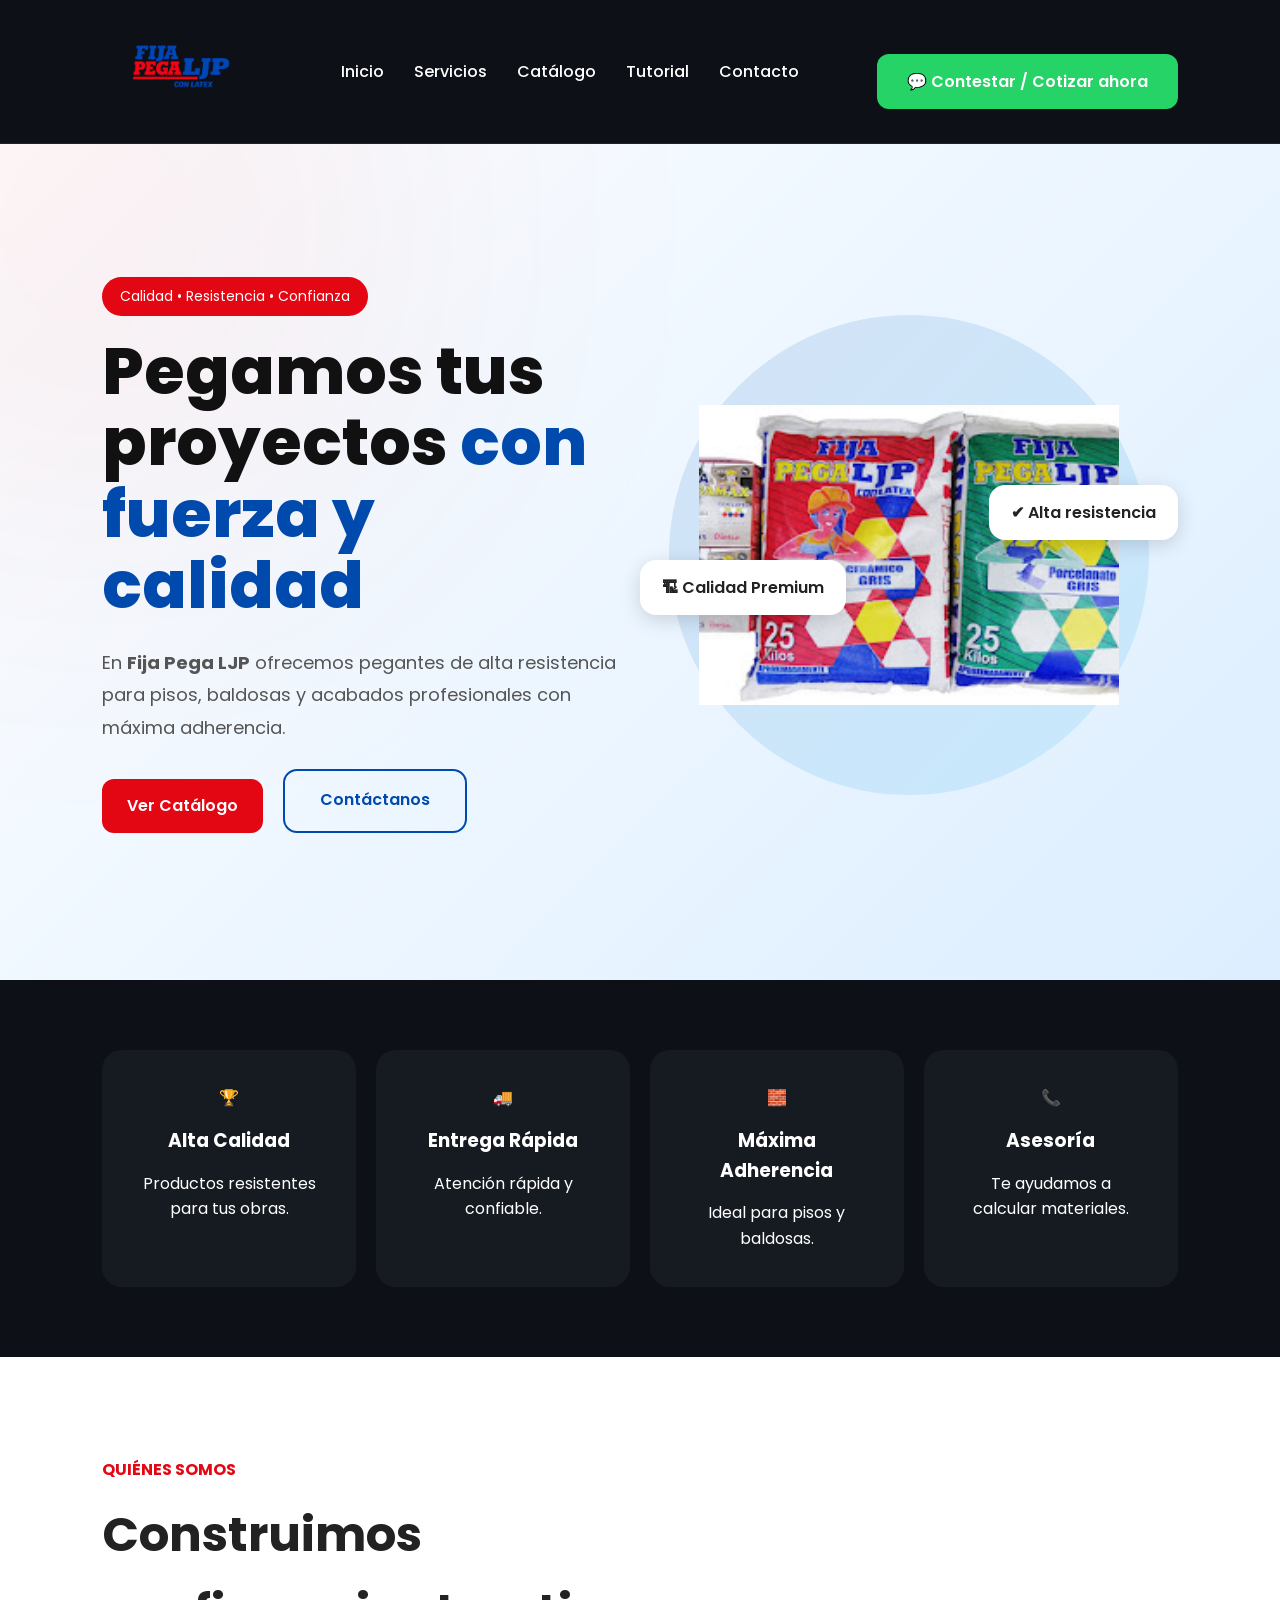
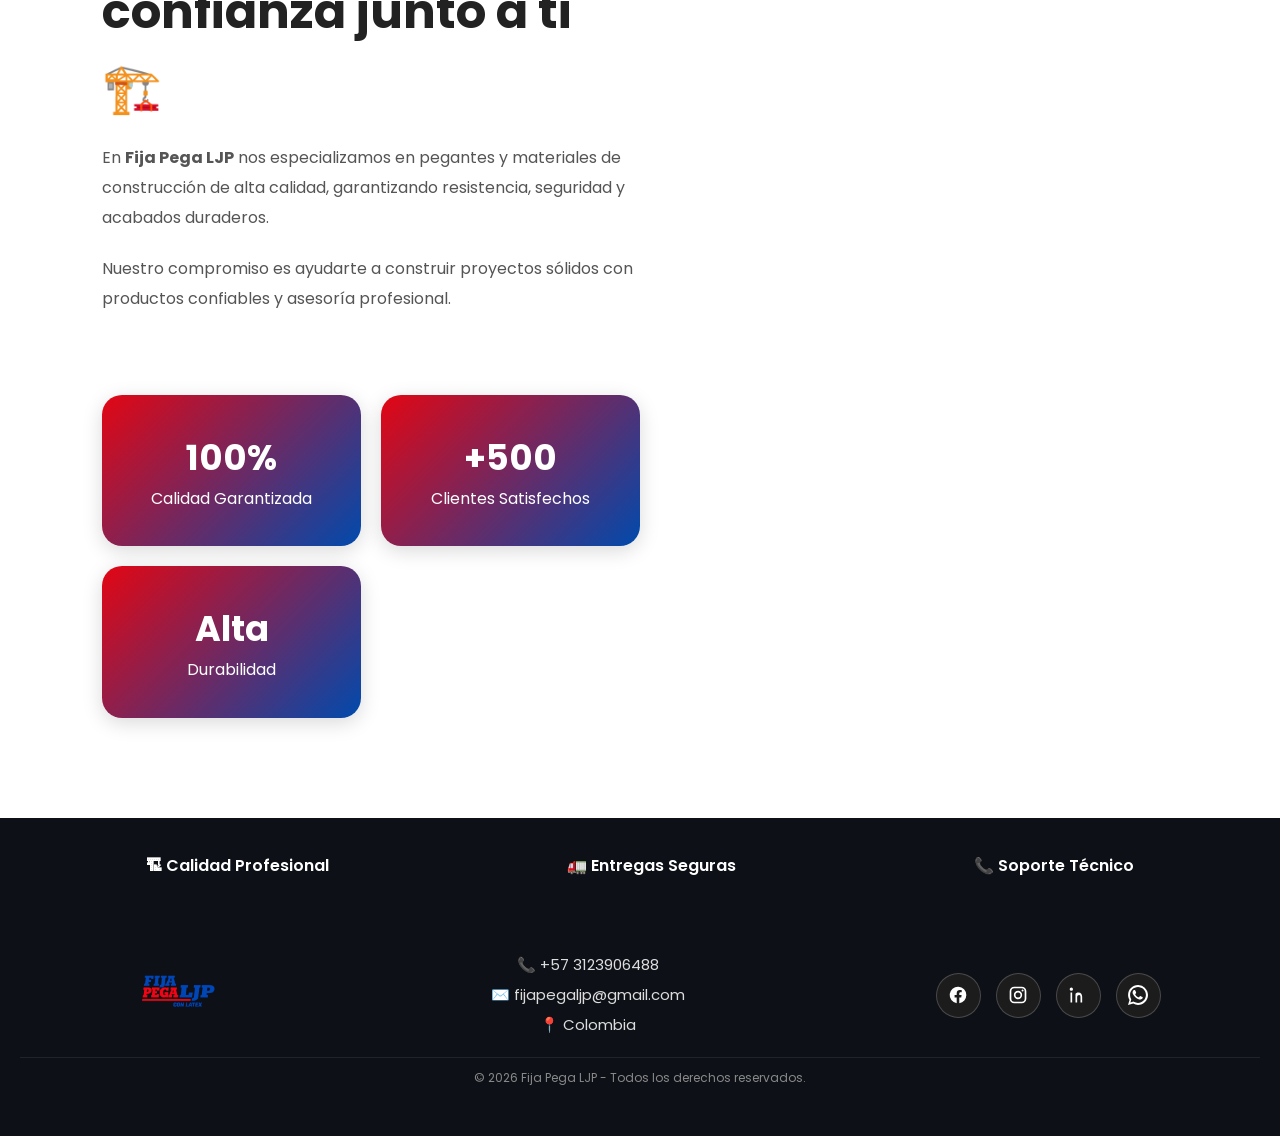
==== index.html @ 5b0606a4 "primer subida" ====
<!DOCTYPE html>
<html lang="es">

<head>
    <meta charset="UTF-8">
    <meta name="viewport" content="width=device-width, initial-scale=1.0">
    <title>Fija Pega LJP</title>

    <link rel="shortcut icon" href="log.png">
<link rel="apple-touch-icon" href="log.png">

    <link rel="stylesheet" href="style.css">

    <link href="https://fonts.googleapis.com/css2?family=Poppins:wght@300;400;500;600;700;800&display=swap"
        rel="stylesheet">
        <meta name="viewport" content="width=device-width, initial-scale=1.0">
</head>

<body>

    <!-- HEADER -->

    <header class="header">
<div class="logo">

    <img src="log.png"
        alt="Logo Fija Pega LJP">

</div>

</div>  

        <nav class="navbar">

            <a href="index.html">Inicio</a>
            <a href="servicios.html">Servicios</a>
            <a href="catalogo.html">Catálogo</a>
            <a href="tutorial.html">Tutorial</a>
            <a href="contacto.html">Contacto</a>

        </nav>

   <a href="https://wa.me/573123906488?text=Hola%20quiero%20una%20cotización%20para%20mi%20proyecto%20de%20construcción"
   class="btn-whatsapp"
   target="_blank">
   💬 Contestar / Cotizar ahora
</a>
        </a>

    </header>

    <!-- HERO -->

    <section class="hero">

        <div class="hero-text">

            <span class="tag">
                Calidad • Resistencia • Confianza
            </span>

            <h1>
                Pegamos tus proyectos
                <span>con fuerza y calidad</span>
            </h1>

            <p>
                En <strong>Fija Pega LJP</strong>
                ofrecemos pegantes de alta resistencia
                para pisos, baldosas y acabados
                profesionales con máxima adherencia.
            </p>

            <div class="hero-buttons">

                <a href="catalogo.html"
                    class="btn-primary">

                    Ver Catálogo

                </a>

                <a href="contacto.html"
                    class="btn-secondary">

                    Contáctanos

                </a>

            </div>

        </div>

        <!-- PRODUCTO -->

        <div class="hero-image">

            <div class="circle-bg"></div>

            <img src="FIJA.jpg"
                alt="Producto Fija Pega">

            <div class="floating-card card1">
                ✔ Alta resistencia
            </div>

            <div class="floating-card card2">
                🏗 Calidad Premium
            </div>

        </div>

    </section>

    <!-- BENEFICIOS -->

    <section class="benefits">

        <div class="benefit-box">
            🏆
            <h3>Alta Calidad</h3>
            <p>
                Productos resistentes para tus obras.
            </p>
        </div>

        <div class="benefit-box">
            🚚
            <h3>Entrega Rápida</h3>
            <p>
                Atención rápida y confiable.
            </p>
        </div>

        <div class="benefit-box">
            🧱
            <h3>Máxima Adherencia</h3>
            <p>
                Ideal para pisos y baldosas.
            </p>
        </div>

        <div class="benefit-box">
            📞
            <h3>Asesoría</h3>
            <p>
                Te ayudamos a calcular materiales.
            </p>
        </div>

    </section>

    <!-- QUIENES SOMOS -->

    <section class="about">

        <div class="about-text">

            <span>QUIÉNES SOMOS</span>

            <h2>
                Construimos confianza
                junto a ti 🏗️
            </h2>

            <p>
                En <strong>Fija Pega LJP</strong>
                nos especializamos en pegantes y
                materiales de construcción de alta
                calidad, garantizando resistencia,
                seguridad y acabados duraderos.
            </p>

            <p>
                Nuestro compromiso es ayudarte a
                construir proyectos sólidos con
                productos confiables y asesoría
                profesional.
            </p>

        </div>

        <div class="about-cards">

            <div class="mini-card">
                <h3>100%</h3>
                <p>Calidad Garantizada</p>
            </div>

            <div class="mini-card">
                <h3>+500</h3>
                <p>Clientes Satisfechos</p>
            </div>

            <div class="mini-card">
                <h3>Alta</h3>
                <p>Durabilidad</p>
            </div>

        </div>

    </section>

    <!-- BARRA INFERIOR -->

    <section class="bottom-banner">

        <div>
            🏗 Calidad Profesional
        </div>

        <div>
            🚛 Entregas Seguras
        </div>

        <div>
            📞 Soporte Técnico
        </div>

    </section>

    <!-- FOOTER -->

    <footer class="footer">

    <div class="footer-container">

        <div class="footer-logo">

            <img src="log.png"
                alt="Logo">

        </div>

        <div class="footer-info">

            <div class="info-item">
                📞 +57  3123906488
            </div>

            <div class="info-item">
                ✉️ fijapegaljp@gmail.com
            </div>

            <div class="info-item">
                📍 Colombia
            </div>

        </div>

   <div class="footer-social">

    <!-- Facebook -->
    <a href="https://facebook.com" target="_blank" class="facebook" aria-label="Facebook">
        <svg viewBox="0 0 24 24">
            <path d="M22 12a10 10 0 1 0-11.56 9.87v-6.99H7.9V12h2.54V9.8c0-2.5 1.49-3.88 3.77-3.88 1.09 0 2.23.2 2.23.2v2.46h-1.26c-1.24 0-1.63.77-1.63 1.56V12h2.78l-.44 2.88h-2.34v6.99A10 10 0 0 0 22 12z"/>
        </svg>
    </a>

    <!-- Instagram -->
    <a href="https://instagram.com" target="_blank" class="instagram" aria-label="Instagram">
    <svg viewBox="0 0 24 24">
        <path d="M7.5 2h9A5.5 5.5 0 0 1 22 7.5v9A5.5 5.5 0 0 1 16.5 22h-9A5.5 5.5 0 0 1 2 16.5v-9A5.5 5.5 0 0 1 7.5 2zm0 2A3.5 3.5 0 0 0 4 7.5v9A3.5 3.5 0 0 0 7.5 20h9a3.5 3.5 0 0 0 3.5-3.5v-9A3.5 3.5 0 0 0 16.5 4h-9z"/>
        <path d="M12 7a5 5 0 1 1 0 10 5 5 0 0 1 0-10zm0 2a3 3 0 1 0 0 6 3 3 0 0 0 0-6z"/>
        <circle cx="17.5" cy="6.5" r="1.2"/>
    </svg>
</a>

    <!-- LinkedIn -->
    <a href="https://linkedin.com" target="_blank" class="linkedin" aria-label="LinkedIn">
        <svg viewBox="0 0 24 24">
            <path d="M4 3a2 2 0 1 0 0 4 2 2 0 0 0 0-4zm1 6H3v12h2V9zm6 0H9v12h2v-6.5c0-1.5 1-2.5 2.3-2.5S15 13 15 14.5V21h2v-7c0-2.5-1.5-5-4.5-5-1.4 0-2.5.6-3.5 1.5V9z"/>
        </svg>
    </a>

    <!-- WhatsApp -->
    <a href="https://wa.me/573219326915" target="_blank" class="whatsapp" aria-label="WhatsApp">
    <svg viewBox="0 0 24 24">
        <path d="M20.5 3.5A11.8 11.8 0 0 0 12 0C5.4 0 .1 5.3.1 11.9c0 2.1.6 4.2 1.7 6L0 24l6.3-1.7A11.9 11.9 0 0 0 12 24c6.6 0 12-5.3 12-11.9 0-3.2-1.3-6.2-3.5-8.3zM12 21.5c-1.8 0-3.5-.5-5-1.4l-.4-.2-3.7 1 1-3.6-.2-.4A9.4 9.4 0 0 1 2.5 12C2.5 6.8 6.8 2.5 12 2.5S21.5 6.8 21.5 12 17.2 21.5 12 21.5z"/>
        <path d="M17 14.3c-.3-.2-1.8-.9-2.1-1-.3-.1-.5-.2-.7.2-.2.3-.8 1-.9 1.2-.2.2-.3.2-.6.1-.3-.2-1.2-.4-2.3-1.4-.9-.8-1.5-1.8-1.7-2.1-.2-.3 0-.5.1-.6l.5-.6c.2-.2.3-.4.4-.6.1-.2 0-.4 0-.6 0-.2-.7-1.7-1-2.3-.3-.6-.6-.5-.7-.5h-.6c-.2 0-.6.1-.9.4-.3.3-1 1-1 2.5s1.1 3 1.3 3.2c.2.2 2.1 3.3 5.1 4.5.7.3 1.2.5 1.6.6.7.2 1.3.2 1.8.1.6-.1 1.8-.7 2.1-1.4.3-.7.3-1.3.2-1.4-.1-.2-.3-.3-.6-.5z"/>
    </svg>
</a>

</div>
    </div>

    <div class="footer-bottom">

        © 2026 Fija Pega LJP -
        Todos los derechos reservados.

    </div>

</footer>

</body>

</html>
---- style.css ----
*{
    margin:0;
    padding:0;
    box-sizing:border-box;
    font-family:Poppins,sans-serif;
}

body{
    background:#f5f5f5;
}

/* HEADER */

header{
    position:fixed;
    top:0;
    width:100%;
    background:#111;
    display:flex;
    justify-content:space-between;
    align-items:center;
    padding:20px 8%;
    z-index:999;
}

.logo{
    color:#fff;
    font-size:30px;
    font-weight:bold;
}

.logo span{
    color:red;
}

nav ul{
    display:flex;
    list-style:none;
}

nav ul li{
    margin-left:30px;
}

nav ul li a{
    text-decoration:none;
    color:white;
}

/* HERO */

.hero{
    min-height:100vh;
    display:flex;
    justify-content:space-between;
    align-items:center;
    padding:120px 8%;
    background:linear-gradient(
    to right,
    #ffffff,
    #d8ecff);
}

.hero-text{
    width:50%;
}

.hero-text h1{
    font-size:55px;
}

.hero-text p{
    margin:20px 0;
    font-size:18px;
}

.btn{
    background:red;
    color:white;
    padding:15px 35px;
    border-radius:10px;
    text-decoration:none;
}

.hero-image img{
    width:400px;
}

/* QUIENES SOMOS */

.quienes-somos{
    padding:100px 8%;
    text-align:center;
}

.mision-vision{
    display:flex;
    gap:20px;
    margin-top:40px;
}

.box{
    background:white;
    padding:30px;
    border-radius:20px;
}

/* PAGINAS */

.services-page,
.catalogo-page,
.tutorial-page,
.contact-page{
    padding:150px 8%;
    text-align:center;
}

.services-container,
.catalogo-container{
    display:flex;
    justify-content:center;
    gap:30px;
    flex-wrap:wrap;
}

.card,
.producto{
    width:300px;
    background:white;
    padding:30px;
    border-radius:20px;
    box-shadow:0 5px 20px rgba(0,0,0,.1);
}

.producto img{
    width:170px;
}

button{
    background:#009933;
    color:white;
    border:none;
    padding:12px 20px;
    border-radius:10px;
    cursor:pointer;
}

/* CALCULADORA */

.calculator{
    max-width:500px;
    margin:auto;
}

.calculator input{
    width:100%;
    padding:15px;
    margin:10px 0;
    border-radius:10px;
    border:1px solid #ccc;
}

.resultado{
    margin-top:20px;
    font-size:20px;
    font-weight:bold;
}

.btn-whatsapp{
    display:inline-block;
    margin-top:20px;
    background:#25D366;
    color:white;
    padding:15px 35px;
    border-radius:10px;
    text-decoration:none;
}

/* FOOTER */

footer{
    background:#111;
    color:white;
    text-align:center;
    padding:20px;
}

/* RESPONSIVE */

@media(max-width:900px){

.hero{
    flex-direction:column;
    text-align:center;
}

.hero-text{
    width:100%;
}

.hero-image img{
    width:250px;
}

nav ul{
    display:none;
}

.mision-vision{
    flex-direction:column;
}
}/* QUIENES SOMOS MEJORADO */

.quienes-somos{
    padding:100px 8%;
    background:#fff;
}

.titulo-section{
    text-align:center;
    margin-bottom:60px;
}

.titulo-section h2{
    font-size:42px;
    color:#111;
}

.subtitulo{
    color:#666;
    margin-top:10px;
    font-size:18px;
}

.quienes-container{
    display:flex;
    justify-content:space-between;
    gap:50px;
    align-items:center;
    margin-bottom:60px;
}

.texto-quienes{
    flex:1;
}

.texto-quienes h3{
    font-size:34px;
    margin-bottom:20px;
    color:#d60000;
}

.texto-quienes p{
    margin-bottom:20px;
    line-height:1.9;
    color:#444;
}

.estadisticas{
    flex:1;
    display:grid;
    grid-template-columns:repeat(2,1fr);
    gap:20px;
}

.stat-card{
    background:linear-gradient(
    135deg,
    #d60000,
    #004aad);
    color:white;
    padding:30px;
    border-radius:20px;
    text-align:center;
    box-shadow:0 5px 20px rgba(0,0,0,.15);
    transition:.3s;
}

.stat-card:hover{
    transform:translateY(-8px);
}

.stat-card h2{
    font-size:35px;
}

.stat-card p{
    margin-top:10px;
}

/* RESPONSIVE */

@media(max-width:900px){

.quienes-container{
    flex-direction:column;
}

.estadisticas{
    grid-template-columns:1fr;
    width:100%;
}

}
*{
    margin:0;
    padding:0;
    box-sizing:border-box;
    font-family:'Poppins', sans-serif;
}

body{
    background:#f5f7fb;
    overflow-x:hidden;
}

/* HEADER */

.header{
    width:100%;
    display:flex;
    justify-content:space-between;
    align-items:center;
    padding:20px 8%;
    background:#0d1117;
    position:fixed;
    top:0;
    z-index:1000;
}

.logo{
    color:white;
    font-size:30px;
    font-weight:800;
}

.logo span{
    color:#e30613;
}

.navbar{
    display:flex;
    gap:30px;
}

.navbar a{
    color:white;
    text-decoration:none;
    font-weight:500;
    transition:.3s;
}

.navbar a:hover{
    color:#00AEEF;
}

.btn-header{
    background:#e30613;
    color:white;
    padding:12px 28px;
    border-radius:12px;
    text-decoration:none;
    font-weight:600;
    transition:.3s;
}

.btn-header:hover{
    background:#00AEEF;
}

/* HERO */

.hero{
    min-height:100vh;
    display:flex;
    align-items:center;
    justify-content:space-between;
    padding:150px 8% 100px;
    background:linear-gradient(
        135deg,
        #ffffff,
        #dceeff
    );
    position:relative;
}

.hero-text{
    width:50%;
}

.tag{
    background:#e30613;
    color:white;
    padding:8px 18px;
    border-radius:30px;
    font-size:14px;
    display:inline-block;
    margin-bottom:20px;
}

.hero-text h1{
    font-size:65px;
    font-weight:800;
    line-height:1.1;
    color:#111;
}

.hero-text h1 span{
    color:#004aad;
}

.hero-text p{
    font-size:18px;
    color:#555;
    margin:25px 0;
    line-height:1.8;
}

.hero-buttons{
    display:flex;
    gap:20px;
}

.btn-primary{
    background:#e30613;
    color:white;
    padding:16px 35px;
    border-radius:14px;
    text-decoration:none;
    font-weight:600;
}

.btn-secondary{
    border:2px solid #004aad;
    color:#004aad;
    padding:16px 35px;
    border-radius:14px;
    text-decoration:none;
    font-weight:600;
}

/* PRODUCTO */

.hero-image{
    width:50%;
    position:relative;
    display:flex;
    justify-content:center;
    align-items:center;
}

.circle-bg{
    width:450px;
    height:450px;
    background:linear-gradient(
        135deg,
        #004aad,
        #00AEEF
    );
    border-radius:50%;
    position:absolute;
    opacity:.12;
}

.hero-image img{
    width:420px;
    z-index:2;
    animation:float 4s ease-in-out infinite;
}

@keyframes float{
    0%{
        transform:translateY(0px);
    }
    50%{
        transform:translateY(-15px);
    }
    100%{
        transform:translateY(0px);
    }
}

/* TARJETAS FLOTANTES */

.floating-card{
    position:absolute;
    background:white;
    padding:15px 25px;
    border-radius:15px;
    box-shadow:0 5px 20px rgba(0,0,0,.15);
    font-weight:600;
    z-index:10;
}

.card1{
    top:90px;
    right:0;
}

.card2{
    bottom:90px;
    left:0;
}

/* BENEFICIOS */

.benefits{
    display:grid;
    grid-template-columns:repeat(4,1fr);
    gap:25px;
    padding:70px 8%;
    background:#0d1117;
}

.benefit-box{
    background:#161b22;
    color:white;
    padding:35px;
    border-radius:20px;
    text-align:center;
    transition:.3s;
}

.benefit-box:hover{
    transform:translateY(-8px);
}

.benefit-box h3{
    margin:15px 0;
}

/* ABOUT */

.about{
    display:flex;
    justify-content:space-between;
    align-items:center;
    gap:50px;
    padding:100px 8%;
    background:white;
}

.about-text{
    width:50%;
}

.about-text span{
    color:#e30613;
    font-weight:700;
}

.about-text h2{
    font-size:50px;
    margin:15px 0;
}

.about-text p{
    color:#555;
    line-height:1.8;
    margin-bottom:20px;
}

.about-cards{
    width:50%;
    display:grid;
    grid-template-columns:repeat(2,1fr);
    gap:20px;
}

.mini-card{
    background:linear-gradient(
        135deg,
        #e30613,
        #004aad
    );
    color:white;
    padding:35px;
    border-radius:20px;
    text-align:center;
}

.mini-card h3{
    font-size:35px;
}

/* BARRA INFERIOR */

.bottom-banner{
    background:#0d1117;
    color:white;
    display:flex;
    justify-content:space-around;
    padding:35px;
    font-weight:600;
    flex-wrap:wrap;
}

/* FOOTER */

footer{
    background:#000;
    color:white;
    text-align:center;
    padding:50px 20px;
}

footer h2{
    margin-bottom:10px;
}

/* RESPONSIVE */

@media(max-width:991px){

.hero{
    flex-direction:column;
    text-align:center;
}

.hero-text{
    width:100%;
}

.hero-image{
    width:100%;
    margin-top:50px;
}

.hero-text h1{
    font-size:42px;
}

.hero-image img{
    width:280px;
}

.circle-bg{
    width:300px;
    height:300px;
}

.about{
    flex-direction:column;
}

.about-text,
.about-cards{
    width:100%;
}

.about-cards{
    grid-template-columns:1fr;
}

.benefits{
    grid-template-columns:1fr;
}

.navbar{
    display:none;
}

.btn-header{
    display:none;
}

.bottom-banner{
    flex-direction:column;
    gap:15px;
    text-align:center;
}

.card1,
.card2{
    position:relative;
    margin:10px auto;
    left:auto;
    right:auto;
    top:auto;
    bottom:auto;
}
}*{
    margin:0;
    padding:0;
    box-sizing:border-box;
    font-family:'Poppins', sans-serif;
}

html{
    scroll-behavior:smooth;
}

body{
    background:#f5f7fb;
    overflow-x:hidden;
}

/* =========================
HEADER
========================= */

.header{
    width:100%;
    display:flex;
    justify-content:space-between;
    align-items:center;
    padding:18px 8%;
    background:rgba(13,17,23,.96);
    backdrop-filter:blur(12px);
    position:fixed;
    top:0;
    left:0;
    z-index:1000;
    border-bottom:1px solid rgba(255,255,255,.08);
}

/* LOGO */

.logo{
    display:flex;
    align-items:center;
}

.logo-box{
    line-height:1;
}

.logo-box h1{
    font-size:34px;
    font-weight:900;
    color:white;
    letter-spacing:1px;
}

.logo-box h1 span{
    color:#e30613;
}

.logo-box p{
    color:#00AEEF;
    font-size:12px;
    letter-spacing:2px;
    margin-top:6px;
    font-weight:600;
}

/* MENU */

.navbar{
    display:flex;
    gap:35px;
}

.navbar a{
    color:white;
    text-decoration:none;
    font-size:16px;
    font-weight:500;
    transition:.3s;
    position:relative;
}

.navbar a:hover{
    color:#00AEEF;
}

.navbar a::after{
    content:'';
    width:0%;
    height:2px;
    background:#e30613;
    position:absolute;
    left:0;
    bottom:-5px;
    transition:.3s;
}

.navbar a:hover::after{
    width:100%;
}

/* BOTON HEADER */

.btn-header{
    background:#e30613;
    color:white;
    text-decoration:none;
    padding:14px 28px;
    border-radius:14px;
    font-weight:600;
    transition:.3s;
}

.btn-header:hover{
    background:#004aad;
    transform:translateY(-3px);
}

/* =========================
HERO
========================= */

.hero{
    min-height:100vh;
    display:flex;
    justify-content:space-between;
    align-items:center;
    padding:150px 8% 100px;
    background:linear-gradient(
        135deg,
        #ffffff,
        #dceeff
    );
    position:relative;
}

.hero::before{
    content:'';
    position:absolute;
    width:500px;
    height:500px;
    background:#e30613;
    filter:blur(180px);
    opacity:.08;
    top:-100px;
    left:-150px;
}

.hero-text{
    width:50%;
    z-index:2;
}

.tag{
    background:#e30613;
    color:white;
    padding:8px 18px;
    border-radius:30px;
    font-size:14px;
    display:inline-block;
    margin-bottom:20px;
}

.hero-text h1{
    font-size:65px;
    line-height:1.1;
    font-weight:800;
    color:#111;
}

.hero-text h1 span{
    color:#004aad;
}

.hero-text p{
    color:#555;
    line-height:1.8;
    margin:25px 0;
    font-size:18px;
}

/* BOTONES */

.hero-buttons{
    display:flex;
    gap:20px;
}

.btn-primary{
    background:#e30613;
    color:white;
    padding:16px 35px;
    border-radius:14px;
    text-decoration:none;
    font-weight:600;
    transition:.3s;
}

.btn-primary:hover{
    background:#004aad;
}

.btn-secondary{
    border:2px solid #004aad;
    color:#004aad;
    padding:16px 35px;
    border-radius:14px;
    text-decoration:none;
    font-weight:600;
    transition:.3s;
}

.btn-secondary:hover{
    background:#004aad;
    color:white;
}

/* =========================
PRODUCTO HERO
========================= */

.hero-image{
    width:50%;
    display:flex;
    justify-content:center;
    align-items:center;
    position:relative;
}

.circle-bg{
    width:480px;
    height:480px;
    border-radius:50%;
    background:linear-gradient(
        135deg,
        #004aad,
        #00AEEF
    );
    position:absolute;
    opacity:.12;
}

.hero-image img{
    width:420px;
    position:relative;
    z-index:2;
    animation:float 4s ease infinite;
}

@keyframes float{
    0%{
        transform:translateY(0);
    }

    50%{
        transform:translateY(-15px);
    }

    100%{
        transform:translateY(0);
    }
}

/* TARJETAS */

.floating-card{
    position:absolute;
    background:white;
    padding:15px 22px;
    border-radius:16px;
    box-shadow:0 5px 20px rgba(0,0,0,.15);
    font-weight:600;
    z-index:10;
}

.card1{
    top:80px;
    right:0;
}

.card2{
    bottom:90px;
    left:0;
}

/* =========================
BENEFICIOS
========================= */

.benefits{
    background:#0d1117;
    display:grid;
    grid-template-columns:repeat(4,1fr);
    gap:20px;
    padding:70px 8%;
}

.benefit-box{
    background:#161b22;
    color:white;
    padding:35px;
    border-radius:20px;
    text-align:center;
    transition:.3s;
}

.benefit-box:hover{
    transform:translateY(-8px);
}

.benefit-box h3{
    margin:15px 0;
}

/* =========================
QUIENES SOMOS
========================= */

.about{
    display:flex;
    justify-content:space-between;
    gap:60px;
    padding:100px 8%;
    background:white;
}

.about-text{
    width:50%;
}

.about-text span{
    color:#e30613;
    font-weight:700;
}

.about-text h2{
    font-size:48px;
    margin:15px 0;
}

.about-text p{
    line-height:1.9;
    color:#555;
    margin-bottom:20px;
}

.about-cards{
    width:50%;
    display:grid;
    grid-template-columns:repeat(2,1fr);
    gap:20px;
}

.mini-card{
    background:linear-gradient(
        135deg,
        #e30613,
        #004aad
    );
    color:white;
    padding:35px;
    border-radius:20px;
    text-align:center;
    box-shadow:0 5px 20px rgba(0,0,0,.15);
}

.mini-card h3{
    font-size:35px;
}

/* =========================
BARRA FINAL
========================= */

.bottom-banner{
    background:#0d1117;
    color:white;
    display:flex;
    justify-content:space-around;
    align-items:center;
    padding:35px;
    flex-wrap:wrap;
    gap:15px;
    font-weight:600;
}

/* =========================
FOOTER
========================= */

footer{
    background:black;
    color:white;
    text-align:center;
    padding:50px 20px;
}

footer h2{
    margin-bottom:10px;
}

/* =========================
RESPONSIVE
========================= */

@media(max-width:991px){

.hero{
    flex-direction:column;
    text-align:center;
}

.hero-text{
    width:100%;
}

.hero-image{
    width:100%;
    margin-top:50px;
}

.hero-image img{
    width:280px;
}

.circle-bg{
    width:300px;
    height:300px;
}

.hero-text h1{
    font-size:42px;
}

.about{
    flex-direction:column;
}

.about-text,
.about-cards{
    width:100%;
}

.about-cards{
    grid-template-columns:1fr;
}

.benefits{
    grid-template-columns:1fr;
}

.navbar{
    display:none;
}

.btn-header{
    display:none;
}

.bottom-banner{
    flex-direction:column;
    text-align:center;
}

.card1,
.card2{
    position:relative;
    top:auto;
    left:auto;
    right:auto;
    bottom:auto;
    margin:10px auto;
}

.logo-box h1{
    font-size:28px;
}
}/* ======================
LOGO IMAGEN
====================== */

.logo img{
    width:160px;
}

/* ======================
FOOTER NUEVO
====================== */

.footer{
    background:linear-gradient(
    to right,
    #0d1117,
    #161b22);
    color:white;
}

.footer-container{
    display:flex;
    justify-content:space-between;
    align-items:center;
    padding:40px 8%;
    flex-wrap:wrap;
    gap:30px;
}

.footer-logo img{
    width:180px;
}

.footer-info{
    display:flex;
    gap:35px;
    flex-wrap:wrap;
}

.info-item{
    font-size:15px;
    color:#ddd;
}

.footer-social{
    display:flex;
    gap:15px;
}

.footer-social a{
    width:45px;
    height:45px;
    border:1px solid rgba(255,255,255,.2);
    border-radius:50%;
    display:flex;
    justify-content:center;
    align-items:center;
    color:white;
    text-decoration:none;
    font-size:20px;
    transition:.3s;
}

.footer-social a:hover{
    background:#e30613;
    transform:translateY(-5px);
}

.footer-bottom{
    border-top:1px solid rgba(255,255,255,.1);
    text-align:center;
    padding:18px;
    color:#bbb;
    font-size:14px;
}

/* RESPONSIVE */

@media(max-width:991px){

.footer-container{
    flex-direction:column;
    text-align:center;
}

.footer-info{
    justify-content:center;
}

.logo img{
    width:130px;
}

.footer-logo img{
    width:150px;
}

}
/* =========================
RESPONSIVE BASE REAL
========================= */

img{
    max-width:100%;
    height:auto;
    display:block;
}

section{
    width:100%;
}

/* Evita desbordes raros */
body{
    overflow-x:hidden;
}
@media(max-width:768px){

.header{
    flex-direction:column;
    gap:15px;
    padding:15px;
    text-align:center;
}

.navbar{
    flex-wrap:wrap;
    justify-content:center;
    gap:15px;
}

.btn-header{
    display:none;
}
}
@media(max-width:768px){

.hero{
    flex-direction:column;
    text-align:center;
    padding:120px 5% 60px;
}

.hero-text{
    width:100%;
}

.hero-text h1{
    font-size:38px;
}

.hero-image{
    width:100%;
    margin-top:40px;
}

.hero-image img{
    width:250px;
}

.circle-bg{
    width:280px;
    height:280px;
}
}
@media(max-width:768px){

.benefits{
    grid-template-columns:1fr;
    padding:50px 5%;
}
}
@media(max-width:768px){

.about{
    flex-direction:column;
    text-align:center;
}

.about-text,
.about-cards{
    width:100%;
}

.about-text h2{
    font-size:32px;
}

.about-cards{
    grid-template-columns:1fr;
}
}
@media(max-width:768px){

.footer-container{
    flex-direction:column;
    text-align:center;
    gap:20px;
}

.footer-info{
    flex-direction:column;
    gap:10px;
}

.footer-social{
    justify-content:center;
}
}
body{
    font-family:'Poppins', sans-serif;
    line-height:1.6;
    color:#222;
}
/* =========================
HEADER GLOBAL
========================= */

.header{
    width:100%;
    display:flex;
    justify-content:space-between;
    align-items:center;
    padding:18px 8%;
    background:rgba(13,17,23,.96);
    position:fixed;
    top:0;
    left:0;
    z-index:1000;
}

.header .logo img{
    width:160px;
}

.navbar{
    display:flex;
    gap:30px;
}

.navbar a{
    color:white;
    text-decoration:none;
    transition:.3s;
}

.navbar a:hover{
    color:#00AEEF;
}

.btn-header{
    background:#e30613;
    color:white;
    padding:12px 25px;
    border-radius:12px;
    text-decoration:none;
}

/* =========================
FOOTER GLOBAL
========================= */

.footer{
    background:#0d1117;
    color:white;
    padding:50px 20px;
    margin-top:80px;
}

.footer-container{
    display:flex;
    justify-content:space-between;
    align-items:center;
    flex-wrap:wrap;
    gap:30px;
    padding:20px 8%;
}

.footer-logo img{
    width:150px;
}

.footer-info{
    display:flex;
    gap:25px;
    flex-wrap:wrap;
}

.footer-social a{
    width:40px;
    height:40px;
    display:inline-flex;
    justify-content:center;
    align-items:center;
    border-radius:50%;
    border:1px solid #444;
    color:white;
    text-decoration:none;
    transition:.3s;
}

.footer-social a:hover{
    background:#e30613;
    transform:translateY(-5px);
}

.footer-bottom{
    text-align:center;
    margin-top:20px;
    font-size:14px;
    color:#aaa;
}

/* =========================
RESPONSIVE GLOBAL
========================= */

@media(max-width:768px){

.header{
    flex-direction:column;
    gap:10px;
    text-align:center;
}

.navbar{
    flex-wrap:wrap;
    justify-content:center;
}

.btn-header{
    display:none;
}

.footer-container{
    flex-direction:column;
    text-align:center;
}

.footer-info{
    flex-direction:column;
    align-items:center;
}
}
/* =========================
SERVICIOS PRO
========================= */

.services-page{
    padding:180px 8% 120px;
    background:#f5f7fb;
}

.services-hero{
    text-align:center;
    max-width:800px;
    margin:0 auto 60px;
}

.services-hero h1{
    font-size:48px;
    margin-bottom:15px;
    color:#111;
}

.services-hero p{
    font-size:18px;
    color:#555;
    line-height:1.8;
}

/* GRID */
.services-grid{
    display:grid;
    grid-template-columns:repeat(auto-fit, minmax(260px, 1fr));
    gap:25px;
}

/* CARDS */
.service-card{
    background:white;
    padding:30px;
    border-radius:18px;
    box-shadow:0 8px 20px rgba(0,0,0,.08);
    transition:.3s;
}

.service-card:hover{
    transform:translateY(-8px);
}

.service-card h3{
    margin-bottom:15px;
    color:#004aad;
}

.service-card p{
    color:#555;
    line-height:1.7;
}

/* DESTACADO */
.service-card.highlight{
    background:linear-gradient(135deg,#e30613,#004aad);
    color:white;
}

.service-card.highlight h3,
.service-card.highlight p{
    color:white;
}
/* =========================
RESET BASE
========================= */
*{
    margin:0;
    padding:0;
    box-sizing:border-box;
    font-family:'Poppins', sans-serif;
}

html, body{
    height:100%;
}

/* =========================
LAYOUT GENERAL (CLAVE)
========================= */
body{
    min-height:100vh;
    display:flex;
    flex-direction:column;
    background:#f5f7fb;
}

/* =========================
HACE QUE EL CONTENIDO CREZCA
========================= */
main{
    flex:1;
}

/* si no usas main, esto ayuda igual */
section{
    width:100%;
}

/* =========================
HEADER FIJO
========================= */
.header{
    width:100%;
    display:flex;
    justify-content:space-between;
    align-items:center;
    padding:18px 8%;
    background:#0d1117;
    position:fixed;
    top:0;
    left:0;
    z-index:1000;
}

/* evita que el contenido quede debajo del header */
body{
    padding-top:80px;
}

/* =========================
FOOTER SIEMPRE ABAJO
========================= */
.footer{
    margin-top:auto;
    background:#0d1117;
    color:white;
    padding:50px 20px;
}

/* =========================
FOOTER CONTENIDO
========================= */
.footer-container{
    display:flex;
    justify-content:space-between;
    flex-wrap:wrap;
    gap:30px;
    padding:20px 8%;
}

.footer-bottom{
    text-align:center;
    margin-top:20px;
    font-size:14px;
    color:#aaa;
    border-top:1px solid rgba(255,255,255,.1);
    padding-top:15px;
}

/* =========================
RESPONSIVE
========================= */
@media(max-width:768px){

.footer-container{
    flex-direction:column;
    text-align:center;
}

.header{
    flex-direction:column;
    gap:10px;
    text-align:center;
}
}
/* =========================
FOOTER MÁS COMPACTO
========================= */

.footer{
    background:#0d1117;
    color:white;
    padding:30px 20px; /* 👈 MÁS BAJITO */
    margin-top:auto;
}

/* CONTENEDOR MÁS AJUSTADO */
.footer-container{
    display:flex;
    justify-content:space-between;
    align-items:center;
    flex-wrap:wrap;
    gap:20px;
    padding:10px 8%;
}

/* LOGO MÁS PEQUEÑO */
.footer-logo img{
    width:120px;
}

/* INFO MÁS COMPACTA */
.footer-info{
    display:flex;
    flex-direction:column;
    gap:6px;
    font-size:14px;
    color:#ccc;
}

/* REDES */
.footer-social a{
    width:35px;
    height:35px;
    display:flex;
    justify-content:center;
    align-items:center;
    border-radius:50%;
    border:1px solid rgba(255,255,255,.2);
    color:white;
    text-decoration:none;
    transition:.3s;
}

/* BOTTOM MÁS PEQUEÑO */
.footer-bottom{
    text-align:center;
    margin-top:10px;
    font-size:12px; /* 👈 MÁS PEQUEÑO */
    color:#888;
    border-top:1px solid rgba(255,255,255,.08);
    padding-top:10px;
}
body{
    min-height:100vh;
    display:flex;
    flex-direction:column;
}

main{
    flex:1;
}
/* =========================
CATÁLOGO PRO
========================= */

.catalogo-page{
    padding:160px 8% 100px;
    background:#f5f7fb;
}

/* HERO */
.catalogo-hero{
    text-align:center;
    max-width:700px;
    margin:0 auto 50px;
}

.catalogo-hero h1{
    font-size:48px;
    margin-bottom:10px;
}

.catalogo-hero p{
    color:#555;
    font-size:18px;
    line-height:1.7;
}

/* GRID */
.catalogo-container{
    display:grid;
    grid-template-columns:repeat(auto-fit, minmax(260px, 1fr));
    gap:25px;
}

/* CARD PRODUCTO */
.product-card{
    background:white;
    border-radius:18px;
    overflow:hidden;
    text-decoration:none;
    color:black;
    box-shadow:0 8px 20px rgba(0,0,0,.08);
    transition:.3s;
    display:block;
}

.product-card:hover{
    transform:translateY(-8px);
}

/* IMAGEN */
.product-img{
    height:180px;
    display:flex;
    justify-content:center;
    align-items:center;
    background:#eef3ff;
}

.product-img img{
    width:120px;
}

/* INFO */
.product-info{
    padding:20px;
}

.product-info h3{
    margin-bottom:10px;
    color:#004aad;
}

.product-info p{
    font-size:14px;
    color:#555;
    line-height:1.5;
}

/* TAG */
.tag-producto{
    display:inline-block;
    margin-top:12px;
    padding:5px 10px;
    font-size:12px;
    background:#e30613;
    color:white;
    border-radius:20px;
}
/* =========================
PÁGINA PRODUCTO CENTRADA
========================= */

.product-page{
    padding:160px 8% 100px;
    display:flex;
    justify-content:center;
    align-items:center;
}

/* CAJA CENTRAL (EL TRUCO PRO) */
.product-detail{
    display:flex;
    align-items:center;
    justify-content:center;
    gap:60px;
    max-width:1000px;
    width:100%;
    background:white;
    padding:50px;
    border-radius:20px;
    box-shadow:0 10px 30px rgba(0,0,0,.08);
}

/* IMAGEN */
.product-detail .product-img img{
    width:320px;
}

/* TEXTO */
.product-info{
    max-width:450px;
    text-align:left;
}

.product-info h1{
    font-size:42px;
    color:#004aad;
    margin-bottom:15px;
}

.product-info p{
    color:#555;
    line-height:1.7;
    margin-bottom:20px;
}

/* LISTA */
.product-info ul{
    padding-left:18px;
    margin-bottom:20px;
}

.product-info ul li{
    margin-bottom:8px;
}

/* BOTÓN */
.btn-primary{
    display:inline-block;
    background:#e30613;
    color:white;
    padding:14px 25px;
    border-radius:12px;
    text-decoration:none;
    margin-top:10px;
}

/* TAG */
.tag-producto{
    display:inline-block;
    background:#e30613;
    color:white;
    padding:6px 12px;
    border-radius:20px;
    margin-bottom:15px;
}

/* RESPONSIVE */
@media(max-width:768px){

.product-detail{
    flex-direction:column;
    text-align:center;
    padding:30px;
}

.product-info{
    text-align:center;
}

.product-detail .product-img img{
    width:250px;
}
}
.product-info h1{
    letter-spacing:1px;
}
.product-detail:hover{
    transform:translateY(-5px);
    transition:.3s;
}
/* =========================
TUTORIAL INTERACTIVO
========================= */

.tutorial-page{
    padding:160px 8% 100px;
    text-align:center;
}

.tutorial-box{
    max-width:500px;
    margin:30px auto;
    background:white;
    padding:40px;
    border-radius:18px;
    box-shadow:0 10px 30px rgba(0,0,0,.08);
}

/* INPUTS */
.tutorial-box input,
.tutorial-box select{
    width:100%;
    padding:12px;
    margin:10px 0;
    border-radius:10px;
    border:1px solid #ccc;
}

/* BOTÓN */
.tutorial-box button{
    width:100%;
    padding:14px;
    margin-top:10px;
    background:#e30613;
    color:white;
    border:none;
    border-radius:12px;
    cursor:pointer;
}

/* RESULTADO */
.resultado{
    margin-top:20px;
    font-size:16px;
    font-weight:500;
    color:#222;
    line-height:1.6;
}
/* etiquetas más pro */
.tutorial-box label{
    display:block;
    text-align:left;
    margin-top:10px;
    font-weight:600;
    color:#333;
}
/* imagen preview */
#preview img{
    box-shadow:0 10px 25px rgba(0,0,0,.15);
}
/* contenedor simulación */
.mockup-container{
    position:relative;
    max-width:400px;
    margin-top:15px;
}

/* imagen del espacio */
.espacio-img{
    width:100%;
    border-radius:12px;
    filter:grayscale(30%);
    box-shadow:0 10px 25px rgba(0,0,0,.2);
}

/* etiqueta visual */
.overlay-text{
    position:absolute;
    top:10px;
    left:10px;
    background:rgba(0,0,0,.6);
    color:white;
    padding:6px 10px;
    font-size:12px;
    border-radius:8px;
}
/* =========================
CONTACTO PRO
========================= */

.contact-page{
    min-height:100vh;
    display:flex;
    justify-content:center;
    align-items:center;
    padding:160px 8% 80px;
    background:#f5f7fb;
}

/* TARJETA */
.contact-card{
    background:white;
    padding:50px;
    border-radius:20px;
    text-align:center;
    max-width:600px;
    width:100%;
    box-shadow:0 10px 30px rgba(0,0,0,.08);
}

/* TITULO */
.contact-card h1{
    font-size:42px;
    margin-bottom:10px;
    color:#004aad;
}

.sub{
    color:#555;
    margin-bottom:30px;
}

/* INFO */
.contact-info{
    display:flex;
    flex-direction:column;
    gap:15px;
    margin-bottom:30px;
}

.info-box{
    display:flex;
    align-items:center;
    justify-content:center;
    gap:10px;
    padding:12px;
    background:#f2f5ff;
    border-radius:12px;
    font-size:16px;
}

/* BOTÓN WHATSAPP */
.btn-whatsapp{
    display:inline-block;
    background:#25D366;
    color:white;
    padding:15px 30px;
    border-radius:12px;
    text-decoration:none;
    font-weight:600;
    transition:.3s;
}

.btn-whatsapp:hover{
    transform:scale(1.05);
}

.footer-social a{
    width:45px;
    height:45px;
    display:flex;
    justify-content:center;
    align-items:center;
    border-radius:50%;
    background:rgba(255,255,255,.1);
    color:white;
    text-decoration:none;
    font-size:18px;
    transition:.3s;
}

.footer-social a:hover{
    background:#e30613;
    transform:translateY(-5px) scale(1.1);
}
.footer-social a{
    width:45px;
    height:45px;
    display:flex;
    justify-content:center;
    align-items:center;
    border-radius:50%;
    background:rgba(255,255,255,.08);
    transition:.3s;
}

.footer-social a svg{
    width:20px;
    height:20px;
    fill:white;
}

.footer-social a:hover{
    background:#e30613;
    transform:translateY(-5px) scale(1.1);
}
.footer-social a{
    width:45px;
    height:45px;
    display:flex;
    justify-content:center;
    align-items:center;
    border-radius:50%;
    background:#1c1c1c;
    transition:.3s;
}

.footer-social a svg{
    width:20px;
    height:20px;
    fill:white;
}

/* FACEBOOK */
.footer-social a.facebook:hover{
    background:#1877F2;
}

/* INSTAGRAM */
.footer-social a.instagram:hover{
    background:radial-gradient(circle at 30% 107%, 
        #fdf497 0%, 
        #fdf497 5%, 
        #fd5949 45%, 
        #d6249f 60%, 
        #285AEB 90%);
}

/* LINKEDIN */
.footer-social a.linkedin:hover{
    background:#0A66C2;
}

/* WHATSAPP */
.footer-social a.whatsapp:hover{
    background:#25D366;
}

.footer-social a:hover{
    transform:translateY(-5px) scale(1.1);
}
.footer-social a.whatsapp:hover{
    background:#25D366;
}

.footer-social a svg{
    width:20px;
    height:20px;
    fill:white;
}
.modal{
    display:none;
    position:fixed;
    top:0;
    left:0;
    width:100%;
    height:100%;
    background:rgba(0,0,0,.6);
    justify-content:center;
    align-items:center;
}

.modal-content{
    background:white;
    padding:25px;
    border-radius:12px;
    width:300px;
}

.modal-content input,
.modal-content textarea{
    width:100%;
    margin:8px 0;
    padding:10px;
}
.modal{
    display:none;
    position:fixed;
    top:0;
    left:0;
    width:100%;
    height:100%;
    background:rgba(0,0,0,.6);
    justify-content:center;
    align-items:center;
    z-index:9999;
}

.modal-content{
    background:white;
    padding:25px;
    border-radius:12px;
    width:320px;
    text-align:center;
    box-shadow:0 10px 30px rgba(0,0,0,.2);
}

.modal-content input,
.modal-content textarea{
    width:100%;
    margin:8px 0;
    padding:10px;
    border:1px solid #ccc;
    border-radius:8px;
}

.modal-content button{
    margin-top:10px;
    padding:10px;
    width:100%;
    border:none;
    border-radius:8px;
    cursor:pointer;
}

.modal-content button:first-of-type{
    background:#e30613;
    color:white;
}

.modal-content button:last-of-type{
    background:#555;
    color:white;
}
.modal{
    display:none;
    position:fixed;
    top:0;
    left:0;
    width:100%;
    height:100vh;
    background:rgba(0,0,0,.6);
    z-index:999999;

    /* 🔥 CLAVE DEL CENTRADO */
    justify-content:center;
    align-items:center;
}

.modal-content{
    background:#fff;
    padding:25px;
    border-radius:15px;
    width:320px;
    text-align:center;
    box-shadow:0 10px 30px rgba(0,0,0,.3);
}
.modal{
    display:none;
    position:absolute; /* 👈 clave: ya no fija toda la pantalla */
    inset:auto;

    width:100%;
    height:100%;

    justify-content:center;
    align-items:center;

    background:rgba(0,0,0,.25); /* suave */
}

.modal-content{
    width:100%;
    max-width:380px;
    background:white;
    border-radius:18px;
    padding:25px;

    /* efecto elegante */
    box-shadow:0 20px 60px rgba(0,0,0,.35);

    animation:pop .25s ease;
    text-align:center;
}

@keyframes pop{
    from{
        transform:scale(.85);
        opacity:0;
    }
    to{
        transform:scale(1);
        opacity:1;
    }
}

/* inputs más finos */
.modal-content input,
.modal-content textarea{
    width:100%;
    margin:8px 0;
    padding:12px;
    border-radius:10px;
    border:1px solid #ddd;
}

/* botones */
.modal-content button{
    width:100%;
    margin-top:10px;
    padding:12px;
    border:none;
    border-radius:10px;
    cursor:pointer;
    font-weight:600;
}

.modal-content button:first-of-type{
    background:#e30613;
    color:white;
}

.modal-content button:last-of-type{
    background:#333;
    color:white;
}
.modal-content{
    background:white;
    width:240px;
    padding:15px;
    border-radius:12px;
    text-align:center;
    box-shadow:0 10px 30px rgba(0,0,0,.3);
}

.modal-content select,
.modal-content input{
    width:100%;
    margin:6px 0;
    padding:8px;
    border-radius:8px;
}

img{
    max-width:100%;
    height:auto;
}

/* evita scroll raro en móvil */
body{
    overflow-x:hidden;
}

/* contenedores flex flexibles */
.hero,
.about,
.catalogo-container,
.services-container{
    flex-wrap:wrap;
}

/* textos fluidos */
h1{
    font-size:clamp(28px, 5vw, 60px);
}

h2{
    font-size:clamp(22px, 4vw, 40px);
}

/* columnas móviles */
@media(max-width:900px){

    .hero-text,
    .hero-image,
    .about-text,
    .about-cards{
        width:100% !important;
        text-align:center;
    }

    nav ul,
    .navbar{
        flex-direction:column;
        gap:15px;
    }

    .producto{
        width:100% !important;
    }

    .catalogo-container{
        flex-direction:column;
        align-items:center;
    }

    .services-container{
        flex-direction:column;
        align-items:center;
    }
}
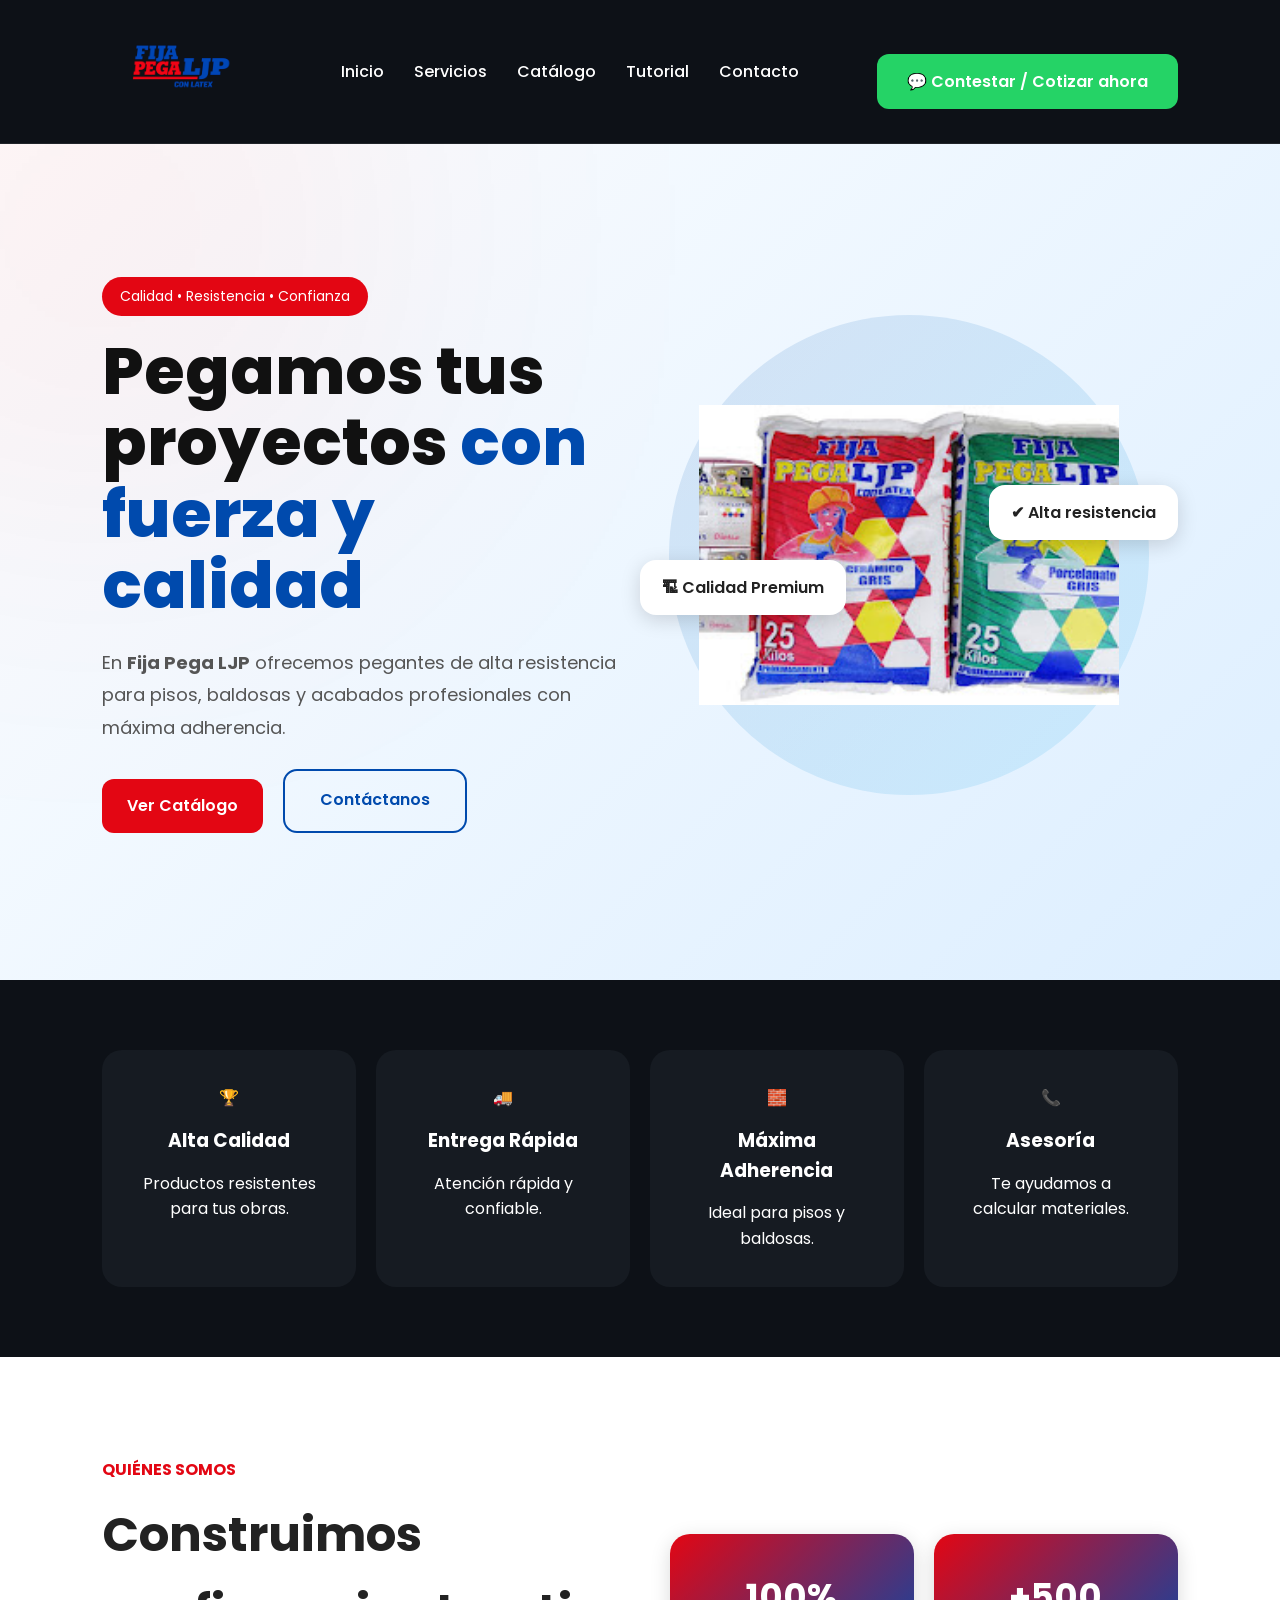
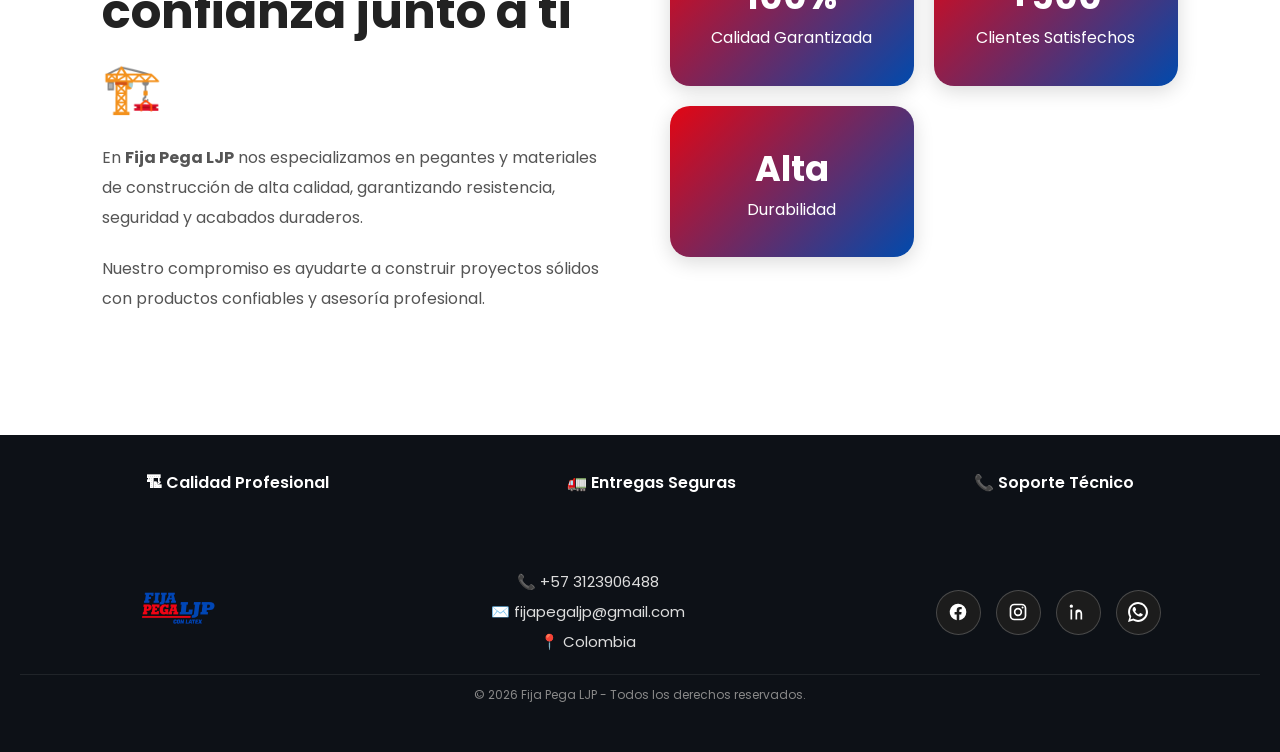
==== commit 9c4f70db: "Agrego nuevo archivo y actualizo cambios" ====
--- a/index.html
+++ b/index.html
@@ -13,7 +13,6 @@
 
     <link href="https://fonts.googleapis.com/css2?family=Poppins:wght@300;400;500;600;700;800&display=swap"
         rel="stylesheet">
-        <meta name="viewport" content="width=device-width, initial-scale=1.0">
 </head>
 
 <body>
--- a/style.css
+++ b/style.css
@@ -2359,63 +2359,4 @@
     margin:6px 0;
     padding:8px;
     border-radius:8px;
-}
-
-img{
-    max-width:100%;
-    height:auto;
-}
-
-/* evita scroll raro en móvil */
-body{
-    overflow-x:hidden;
-}
-
-/* contenedores flex flexibles */
-.hero,
-.about,
-.catalogo-container,
-.services-container{
-    flex-wrap:wrap;
-}
-
-/* textos fluidos */
-h1{
-    font-size:clamp(28px, 5vw, 60px);
-}
-
-h2{
-    font-size:clamp(22px, 4vw, 40px);
-}
-
-/* columnas móviles */
-@media(max-width:900px){
-
-    .hero-text,
-    .hero-image,
-    .about-text,
-    .about-cards{
-        width:100% !important;
-        text-align:center;
-    }
-
-    nav ul,
-    .navbar{
-        flex-direction:column;
-        gap:15px;
-    }
-
-    .producto{
-        width:100% !important;
-    }
-
-    .catalogo-container{
-        flex-direction:column;
-        align-items:center;
-    }
-
-    .services-container{
-        flex-direction:column;
-        align-items:center;
-    }
 }
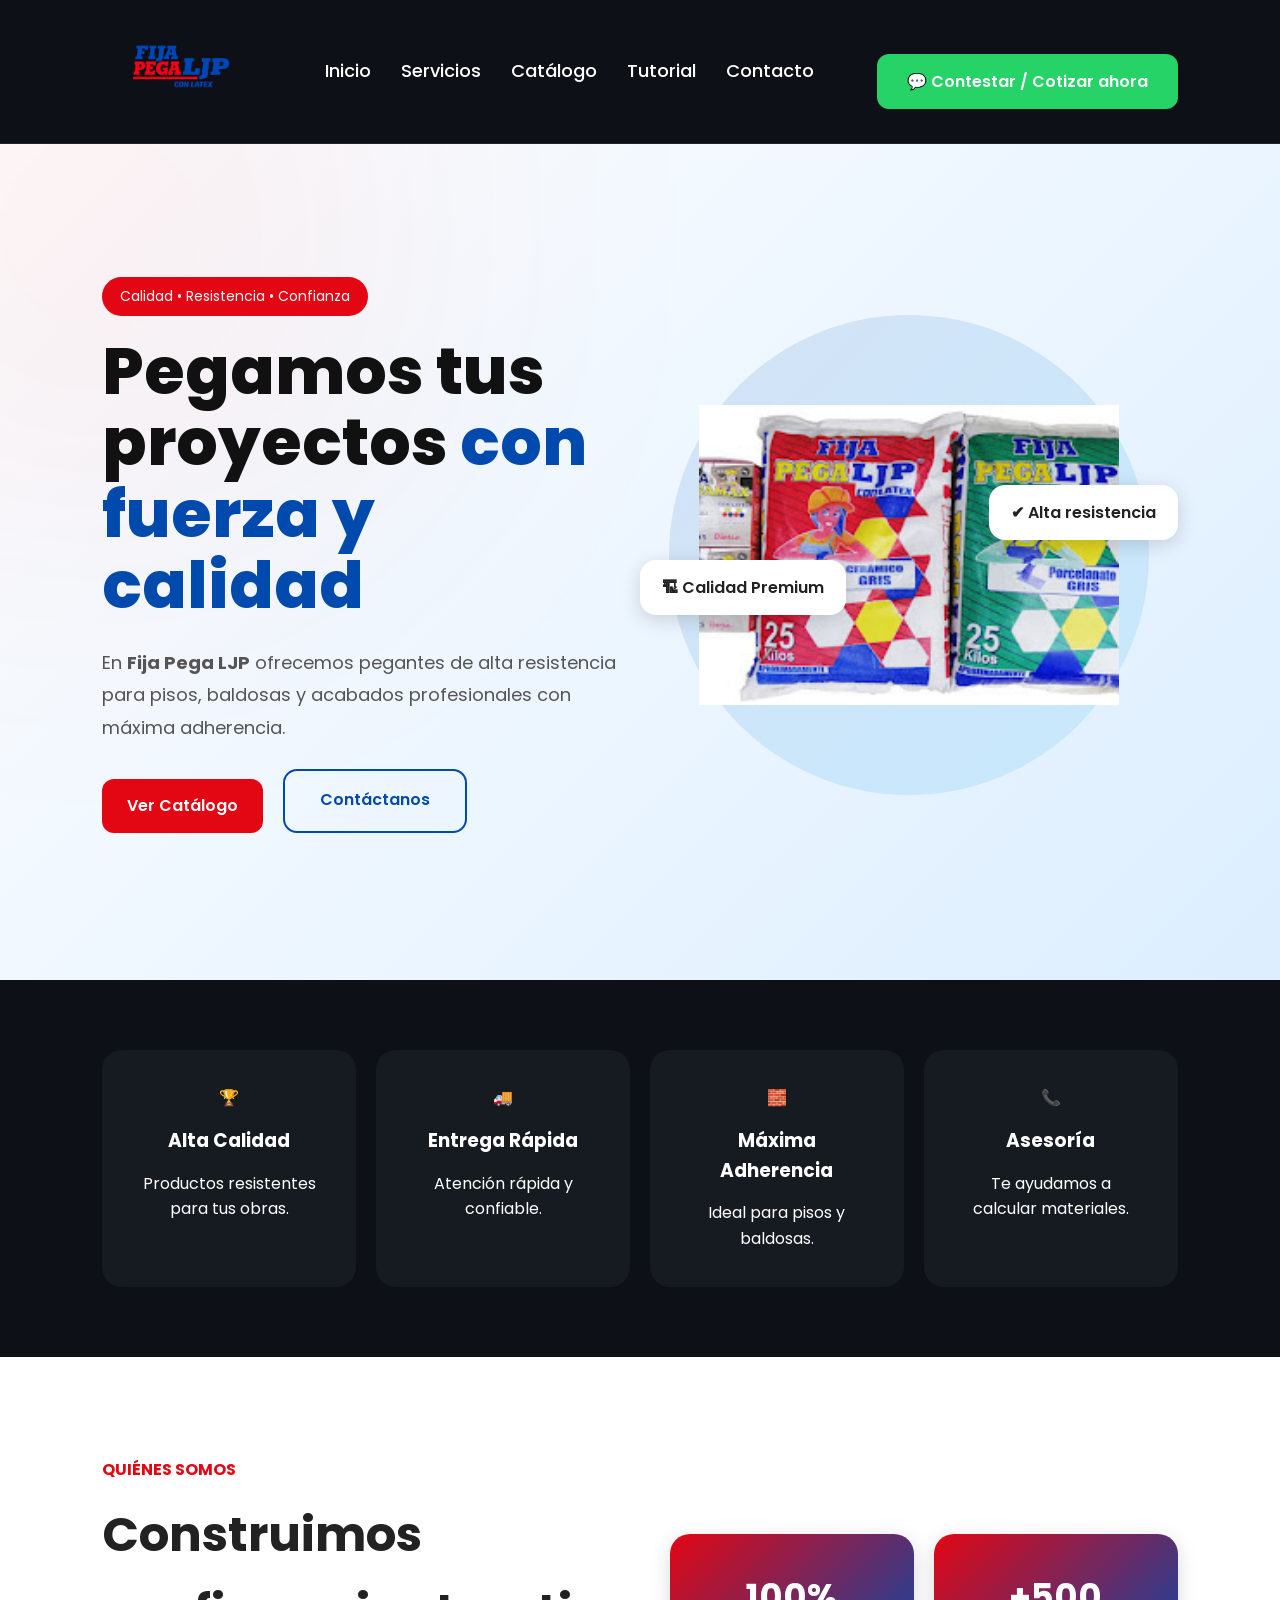
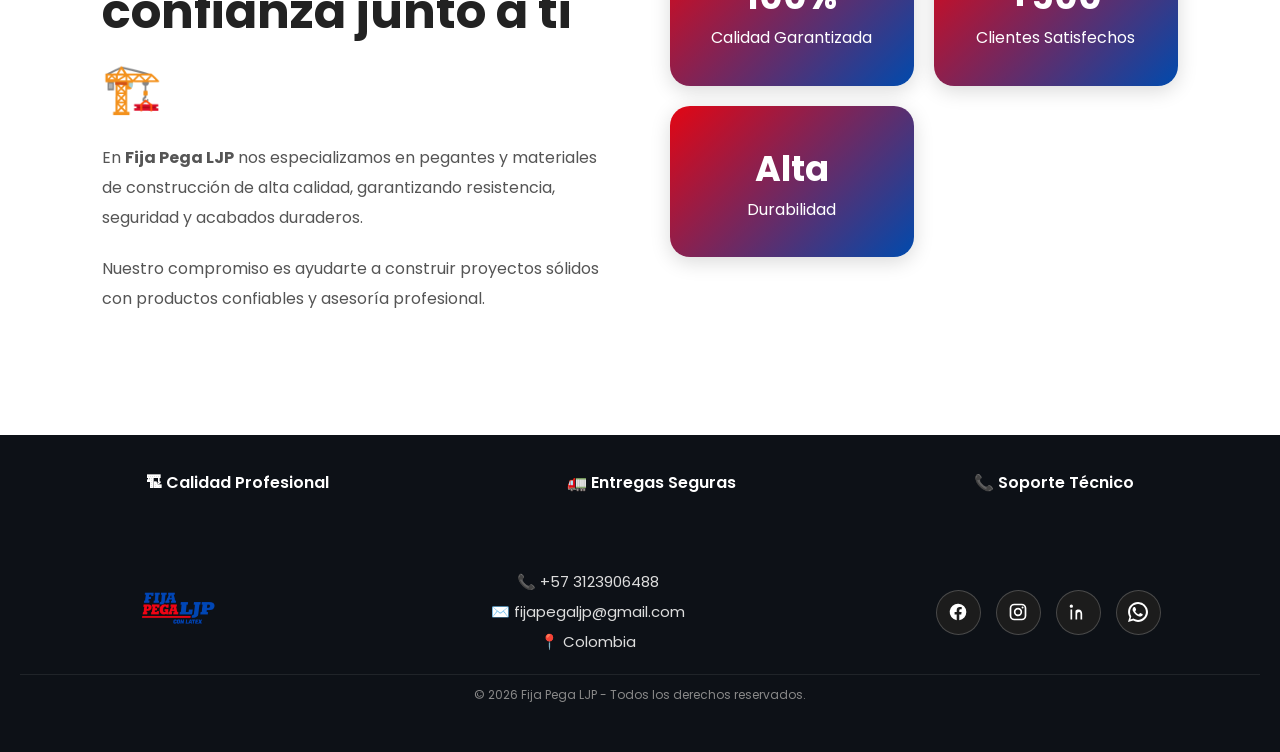
==== commit c91da0e0: "Ajuste responsive para móviles y menú hamburguesa" ====
--- a/index.html
+++ b/index.html
@@ -13,6 +13,10 @@
 
     <link href="https://fonts.googleapis.com/css2?family=Poppins:wght@300;400;500;600;700;800&display=swap"
         rel="stylesheet">
+
+
+        
+
 </head>
 
 <body>
@@ -28,7 +32,7 @@
 </div>
 
 </div>  
-
+<div class="menu-toggle" id="menu-toggle">☰</div>
         <nav class="navbar">
 
             <a href="index.html">Inicio</a>
@@ -294,4 +298,4 @@
 
 </body>
 
-</html>+</html>
--- a/style.css
+++ b/style.css
@@ -2296,7 +2296,7 @@
     border-radius:18px;
     padding:25px;
 
-    /* efecto elegante */
+
     box-shadow:0 20px 60px rgba(0,0,0,.35);
 
     animation:pop .25s ease;
@@ -2314,7 +2314,7 @@
     }
 }
 
-/* inputs más finos */
+
 .modal-content input,
 .modal-content textarea{
     width:100%;
@@ -2324,7 +2324,6 @@
     border:1px solid #ddd;
 }
 
-/* botones */
 .modal-content button{
     width:100%;
     margin-top:10px;
@@ -2359,4 +2358,80 @@
     margin:6px 0;
     padding:8px;
     border-radius:8px;
+}
+
+@media(max-width:768px){
+
+    h1{
+        font-size:32px !important;
+    }
+
+    h2{
+        font-size:26px !important;
+    }
+
+    p{
+        font-size:15px !important;
+    }
+
+    .hero-text,
+    .about-text,
+    .product-info{
+        text-align:center;
+    }
+
+    .btn,
+    .btn-primary,
+    .btn-secondary{
+        width:100%;
+        display:block;
+        text-align:center;
+    }
+
+    .card,
+    .producto,
+    .service-card{
+        width:100%;
+    }
+}
+
+.menu-toggle{
+    display:none;
+    font-size:30px;
+    color:white;
+    cursor:pointer;
+}
+
+@media(max-width:768px){
+
+    .menu-toggle{
+        display:block;
+    }
+
+    .navbar{
+        position:fixed;
+        top:70px;
+        right:-100%;
+        width:70%;
+        height:100vh;
+        background:#0d1117;
+        flex-direction:column;
+        gap:25px;
+        padding-top:40px;
+        transition:.4s;
+    }
+
+    .navbar.active{
+        right:0;
+    }
+}
+
+.navbar a{
+    color:white;
+    text-decoration:none;
+    font-size:18px;
+}
+
+.navbar a:hover{
+    color:#00AEEF;
 }
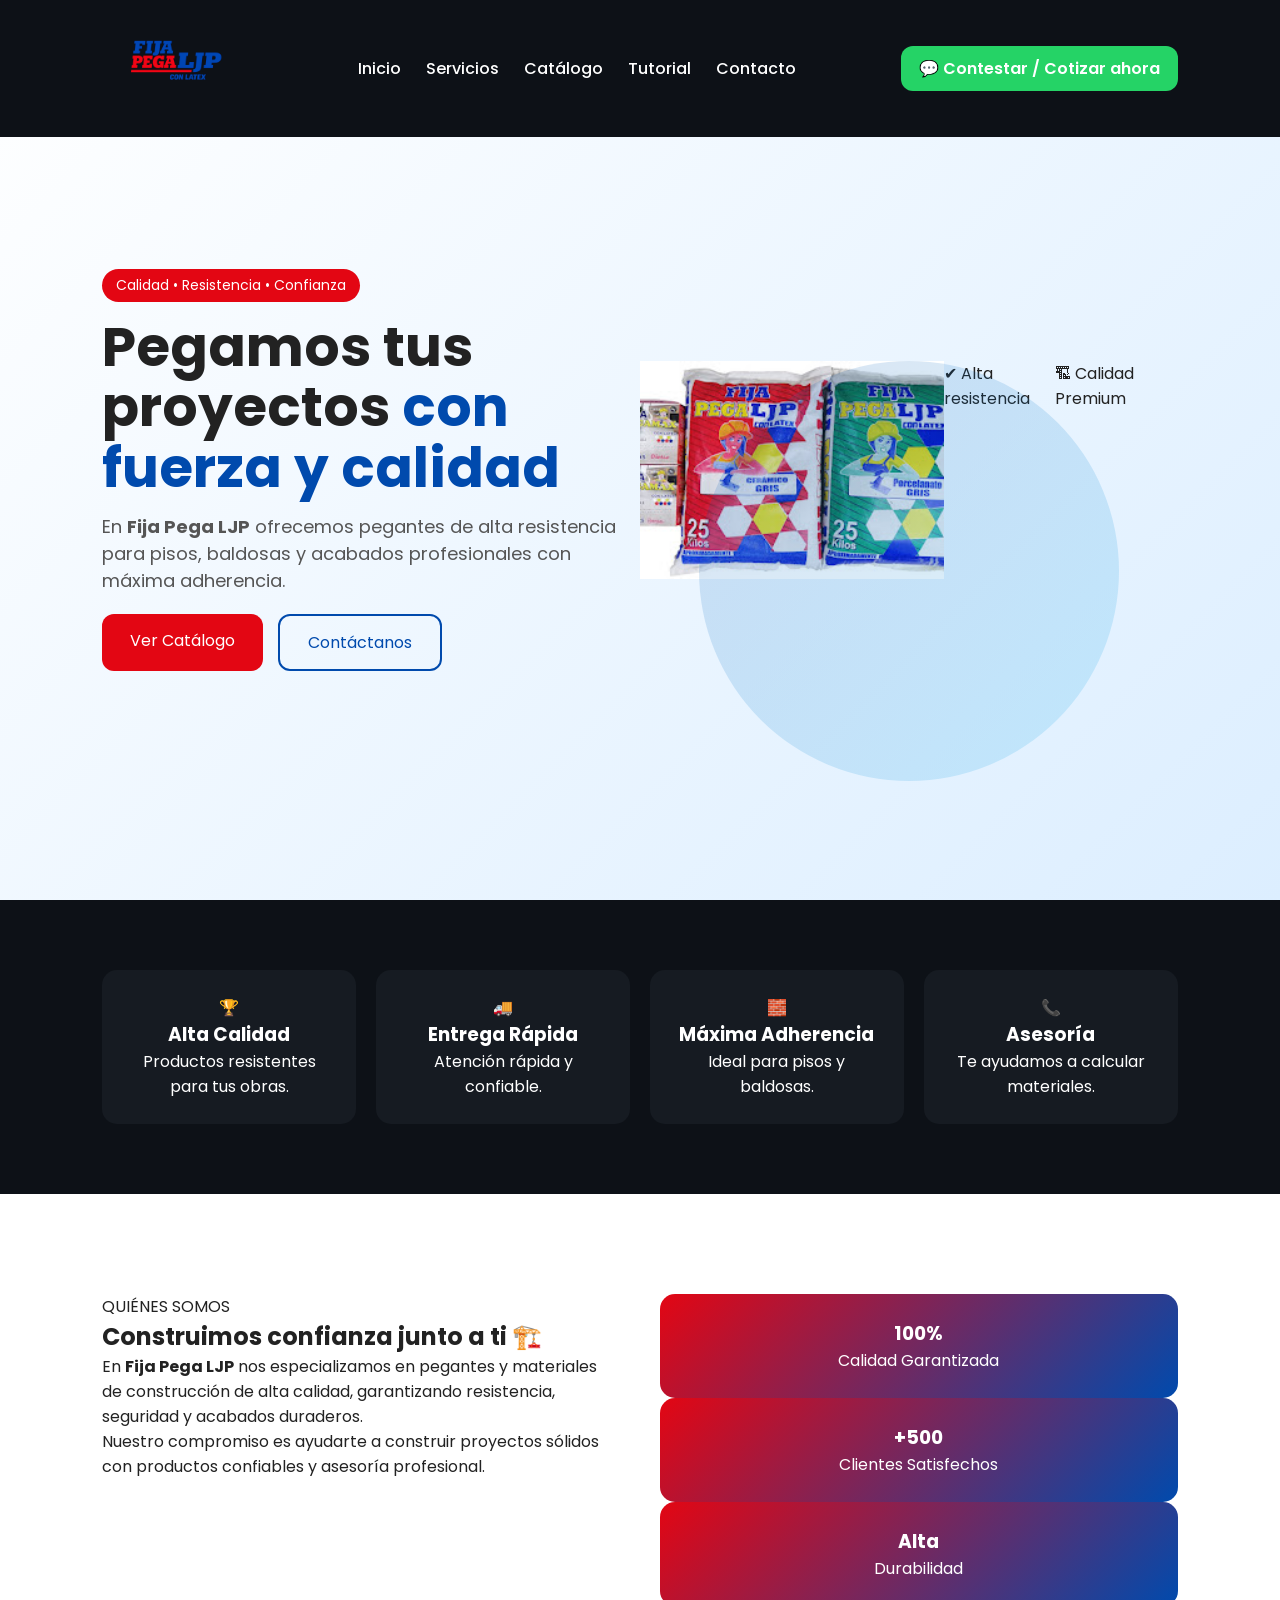
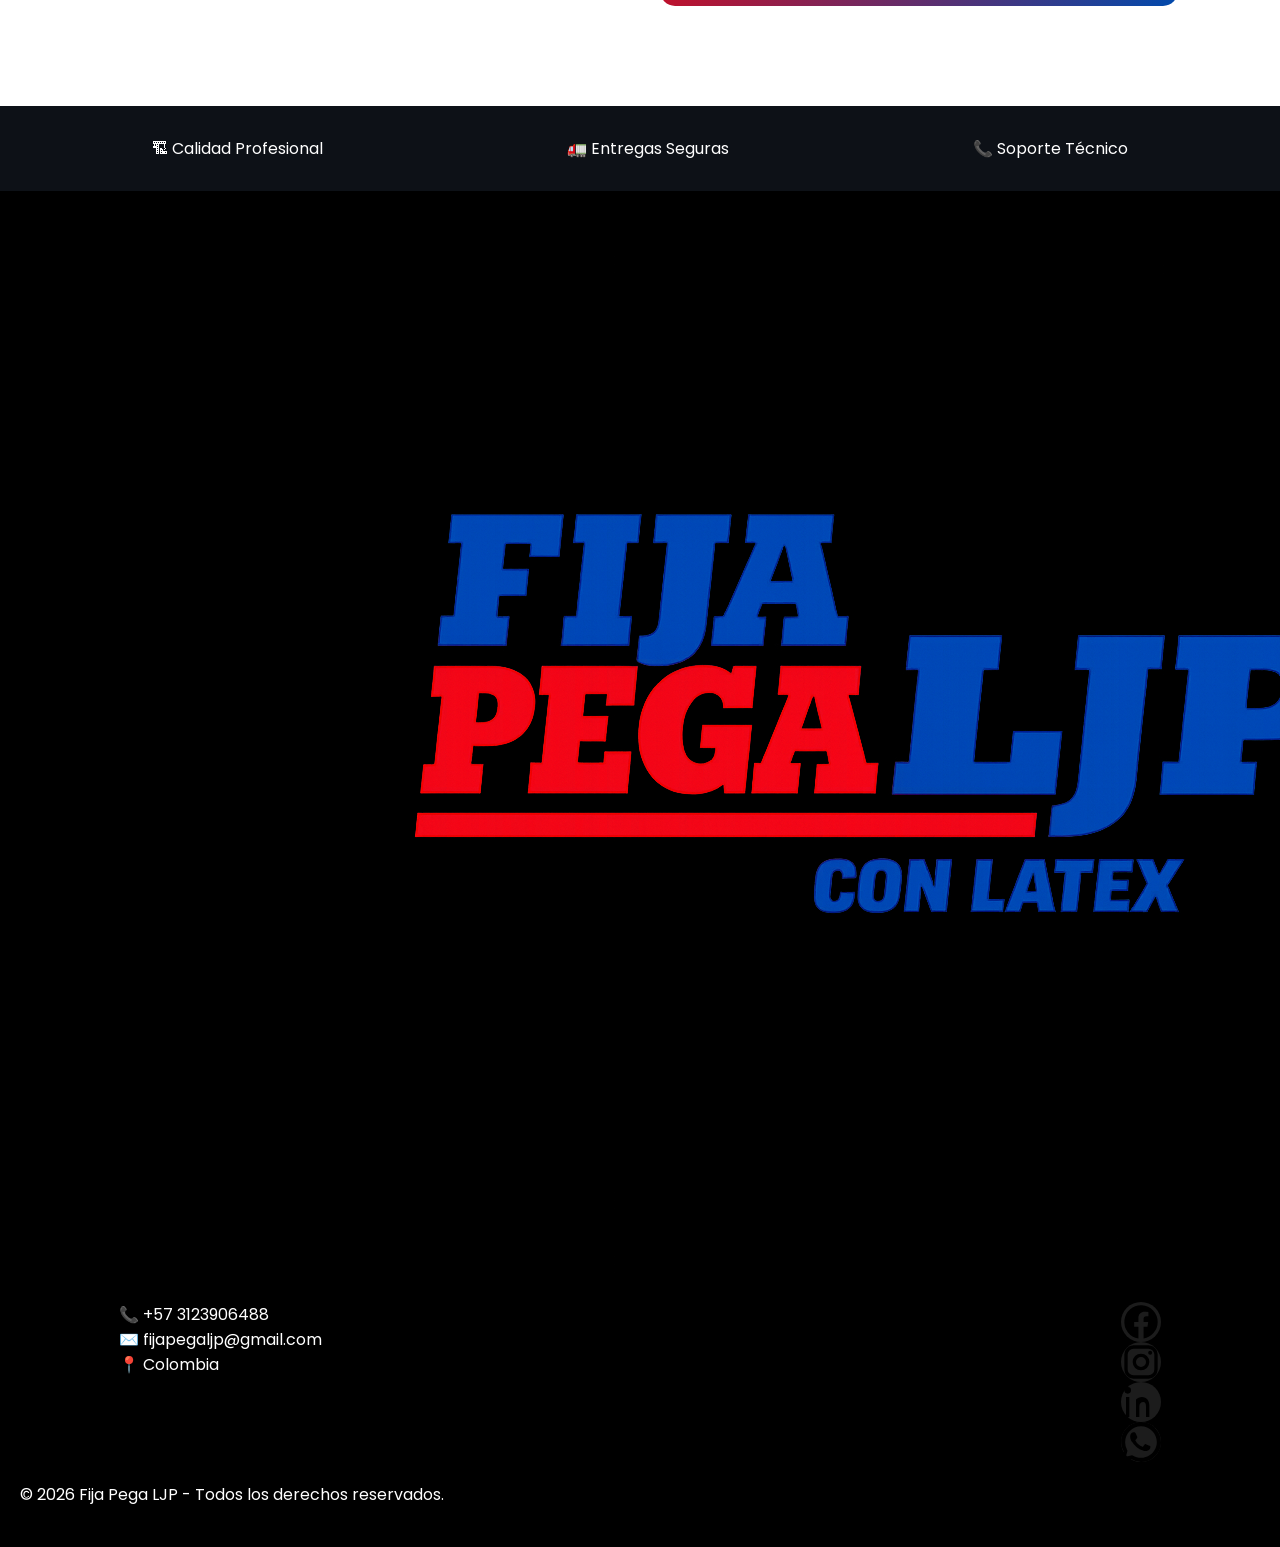
==== commit be6cb5ac: "Ajuste responsive para móviles y menú hamburguesa" ====
--- a/index.html
+++ b/index.html
@@ -9,7 +9,7 @@
     <link rel="shortcut icon" href="log.png">
 <link rel="apple-touch-icon" href="log.png">
 
-    <link rel="stylesheet" href="style.css">
+    <link rel="stylesheet" href="index.css  ">
 
     <link href="https://fonts.googleapis.com/css2?family=Poppins:wght@300;400;500;600;700;800&display=swap"
         rel="stylesheet">
--- a/index.css
+++ b/index.css
@@ -0,0 +1,329 @@
+/* =========================
+RESET Y BASE
+========================= */
+
+*{
+    margin:0;
+    padding:0;
+    box-sizing:border-box;
+    font-family:'Poppins', sans-serif;
+}
+
+body{
+    background:#f5f7fb;
+    color:#222;
+    overflow-x:hidden;
+}
+
+/* =========================
+HEADER
+========================= */
+
+.header{
+    position:fixed;
+    top:0;
+    left:0;
+    width:100%;
+    display:flex;
+    justify-content:space-between;
+    align-items:center;
+    padding:15px 8%;
+    background:#0d1117;
+    z-index:1000;
+}
+
+/* LOGO */
+.logo img{
+    width:150px;
+}
+
+/* NAV */
+.navbar{
+    display:flex;
+    gap:25px;
+}
+
+.navbar a{
+    color:white;
+    text-decoration:none;
+    font-weight:500;
+    transition:.3s;
+}
+
+.navbar a:hover{
+    color:#00AEEF;
+}
+
+/* BOTÓN WHATSAPP */
+.btn-whatsapp{
+    background:#25D366;
+    color:white;
+    padding:10px 18px;
+    border-radius:12px;
+    text-decoration:none;
+    font-weight:600;
+}
+
+/* =========================
+HAMBURGUESA
+========================= */
+
+.menu-toggle{
+    display:none;
+    font-size:30px;
+    color:white;
+    cursor:pointer;
+}
+
+/* =========================
+HERO
+========================= */
+
+.hero{
+    min-height:100vh;
+    display:flex;
+    justify-content:space-between;
+    align-items:center;
+    padding:120px 8% 80px;
+    background:linear-gradient(135deg,#fff,#dceeff);
+}
+
+.hero-text{
+    width:50%;
+}
+
+.tag{
+    background:#e30613;
+    color:white;
+    padding:6px 14px;
+    border-radius:20px;
+    font-size:14px;
+    display:inline-block;
+}
+
+.hero-text h1{
+    font-size:55px;
+    line-height:1.1;
+    margin:15px 0;
+}
+
+.hero-text h1 span{
+    color:#004aad;
+}
+
+.hero-text p{
+    font-size:18px;
+    color:#555;
+    margin-bottom:20px;
+}
+
+.hero-buttons{
+    display:flex;
+    gap:15px;
+}
+
+.btn-primary{
+    background:#e30613;
+    color:white;
+    padding:14px 28px;
+    border-radius:12px;
+    text-decoration:none;
+}
+
+.btn-secondary{
+    border:2px solid #004aad;
+    color:#004aad;
+    padding:14px 28px;
+    border-radius:12px;
+    text-decoration:none;
+}
+
+/* HERO IMAGEN */
+.hero-image{
+    width:50%;
+    position:relative;
+    display:flex;
+    justify-content:center;
+}
+
+.hero-image img{
+    width:380px;
+    animation:float 4s ease-in-out infinite;
+}
+
+.circle-bg{
+    position:absolute;
+    width:420px;
+    height:420px;
+    background:linear-gradient(135deg,#004aad,#00AEEF);
+    border-radius:50%;
+    opacity:.15;
+}
+
+@keyframes float{
+    0%{transform:translateY(0);}
+    50%{transform:translateY(-15px);}
+    100%{transform:translateY(0);}
+}
+
+/* =========================
+BENEFICIOS
+========================= */
+
+.benefits{
+    display:grid;
+    grid-template-columns:repeat(4,1fr);
+    gap:20px;
+    padding:70px 8%;
+    background:#0d1117;
+}
+
+.benefit-box{
+    background:#161b22;
+    color:white;
+    padding:25px;
+    border-radius:15px;
+    text-align:center;
+}
+
+/* =========================
+ABOUT
+========================= */
+
+.about{
+    display:flex;
+    justify-content:space-between;
+    padding:100px 8%;
+    background:white;
+    gap:40px;
+}
+
+.about-text,
+.about-cards{
+    width:50%;
+}
+
+.mini-card{
+    background:linear-gradient(135deg,#e30613,#004aad);
+    color:white;
+    padding:25px;
+    border-radius:15px;
+    text-align:center;
+}
+
+/* =========================
+BOTTOM BANNER
+========================= */
+
+.bottom-banner{
+    display:flex;
+    justify-content:space-around;
+    padding:30px;
+    background:#0d1117;
+    color:white;
+}
+
+/* =========================
+FOOTER
+========================= */
+
+.footer{
+    background:#000;
+    color:white;
+    padding:40px 20px;
+}
+
+.footer-container{
+    display:flex;
+    justify-content:space-between;
+    flex-wrap:wrap;
+    gap:20px;
+    padding:20px 8%;
+}
+
+.footer-social a{
+    width:40px;
+    height:40px;
+    display:flex;
+    justify-content:center;
+    align-items:center;
+    border-radius:50%;
+    background:#1c1c1c;
+    transition:.3s;
+}
+
+.footer-social a:hover{
+    transform:scale(1.1);
+}
+
+/* =========================
+RESPONSIVE
+========================= */
+
+@media(max-width:900px){
+
+.hero{
+    flex-direction:column;
+    text-align:center;
+}
+
+.hero-text,
+.hero-image{
+    width:100%;
+}
+
+.hero-text h1{
+    font-size:38px;
+}
+
+.hero-image img{
+    width:250px;
+}
+
+.benefits{
+    grid-template-columns:1fr;
+}
+
+.about{
+    flex-direction:column;
+}
+
+.about-text,
+.about-cards{
+    width:100%;
+}
+}
+
+/* =========================
+HAMBURGUESA MOBILE
+========================= */
+
+@media(max-width:768px){
+
+.menu-toggle{
+    display:block;
+}
+
+/* menú oculto */
+.navbar{
+    position:fixed;
+    top:70px;
+    right:-100%;
+    width:70%;
+    height:100vh;
+    background:#0d1117;
+    flex-direction:column;
+    padding:40px;
+    gap:20px;
+    transition:.3s;
+}
+
+/* menú activo */
+.navbar.active{
+    right:0;
+}
+
+.btn-whatsapp{
+    display:none;
+}
+}
